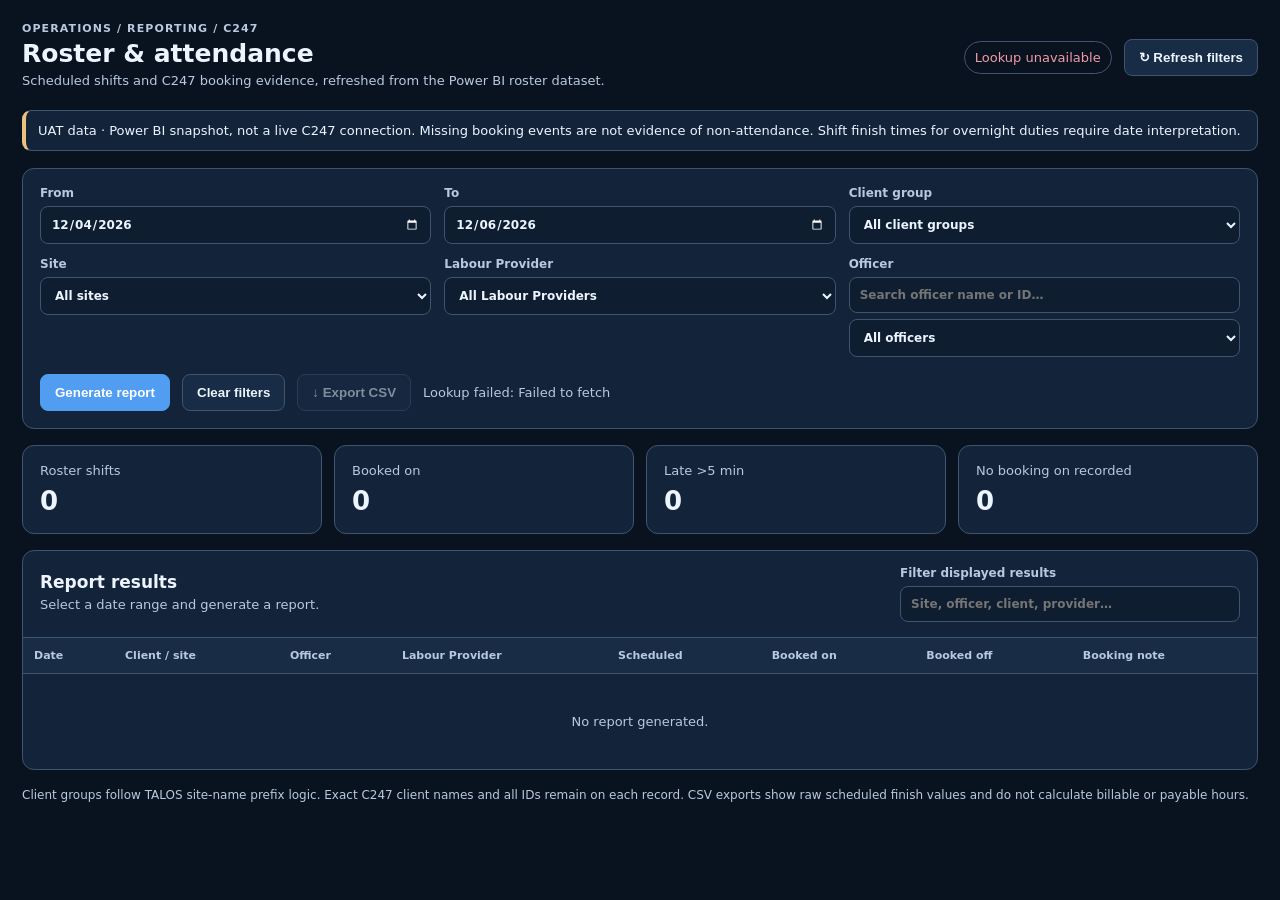
==== modules/c247/index.html @ adf347ce "Add files via upload" ====
<!doctype html><html lang="en-GB"><head><meta charset="utf-8"><meta name="viewport" content="width=device-width,initial-scale=1"><title>TALOS · C247 Reporting</title><link rel="stylesheet" href="c247.css"></head><body data-theme="dark"><main><div class="intro"><div><div class="eyebrow">OPERATIONS / REPORTING / C247</div><h1>Roster &amp; attendance</h1><p>Scheduled shifts and C247 booking evidence, refreshed from the Power BI roster dataset.</p></div><div class="actions"><span id="sourceStatus" class="status">Lookup not loaded</span><button id="reload" class="secondary">↻ Refresh filters</button></div></div><div class="notice">UAT data · Power BI snapshot, not a live C247 connection. Missing booking events are not evidence of non-attendance. Shift finish times for overnight duties require date interpretation.</div><section class="panel"><form id="reportForm"><div class="filtergrid"><label>From <input type="date" id="start" required></label><label>To <input type="date" id="end" required></label><label>Client group <select id="client"><option value="">All client groups</option></select></label><label>Site <select id="site"><option value="">All sites</option></select></label><label>Labour Provider <select id="provider"><option value="">All Labour Providers</option></select></label><label>Officer <input id="officerSearch" type="search" placeholder="Search officer name or ID…"><select id="officer" aria-label="Officer"><option value="">All officers</option></select></label></div><div class="buttonrow"><button id="generate" type="submit" class="primary">Generate report</button><button id="clear" type="button" class="secondary">Clear filters</button><button id="export" type="button" class="secondary" disabled>↓ Export CSV</button><span id="message" role="status"></span></div></form></section><section class="stats" id="stats" hidden><div><span>Roster shifts</span><strong id="statTotal">0</strong></div><div><span>Booked on</span><strong id="statOn">0</strong></div><div><span>Late &gt;5 min</span><strong id="statLate">0</strong></div><div><span>No booking on recorded</span><strong id="statMissing">0</strong></div></section><section class="panel results"><div class="resultbar"><div><h2>Report results</h2><p id="resultInfo">Select a date range and generate a report.</p></div><label class="resultsearch">Filter displayed results<input type="search" id="tableSearch" placeholder="Site, officer, client, provider…"></label></div><div class="tablewrap"><table><thead><tr><th>Date</th><th>Client / site</th><th>Officer</th><th>Labour Provider</th><th>Scheduled</th><th>Booked on</th><th>Booked off</th><th>Booking note</th></tr></thead><tbody id="rows"><tr><td colspan="8" class="empty">No report generated.</td></tr></tbody></table></div></section><p class="foot">Client groups follow TALOS site-name prefix logic. Exact C247 client names and all IDs remain on each record. CSV exports show raw scheduled finish values and do not calculate billable or payable hours.</p></main><script src="../../config.js"></script><script src="c247.js"></script></body></html>
---- modules/c247/c247.css ----
:root{font-family:Inter,system-ui,-apple-system,"Segoe UI",sans-serif}*{box-sizing:border-box}body{--bg:#091320;--panel:#13243a;--panel2:#182c45;--field:#0e1d30;--line:#405470;--text:#ecf4ff;--muted:#b8c9df;--accent:#519df1;--bad:#f39aa7;--warn:#e9c27e;margin:0;background:var(--bg);color:var(--text);font-size:13px;color-scheme:dark}body[data-theme=light]{--bg:#e7ecf2;--panel:#f7f9fc;--panel2:#e9eef5;--field:#fff;--line:#cbd5e1;--text:#1d293b;--muted:#53657d;--accent:#304d98;--bad:#a52b43;--warn:#8b6317;color-scheme:light}main{padding:22px;max-width:2000px;margin:auto}.intro,.resultbar,.buttonrow,.actions{display:flex;justify-content:space-between;align-items:center;gap:12px;flex-wrap:wrap}.intro h1{font-size:25px;margin:4px 0}.intro p,.resultbar p,.foot{color:var(--muted);margin:5px 0}.eyebrow{color:var(--muted);font-size:11px;letter-spacing:1.1px;font-weight:800}.notice{margin:17px 0;border:1px solid var(--line);border-left:4px solid var(--warn);background:var(--panel);border-radius:9px;padding:12px;color:var(--text)}.panel,.stats>div{background:var(--panel);border:1px solid var(--line);border-radius:12px;padding:17px;margin-bottom:16px}.filtergrid{display:grid;grid-template-columns:repeat(3,minmax(0,1fr));gap:13px}label{display:block;color:var(--muted);font-size:12px;font-weight:650}input,select{display:block;background:var(--field);color:var(--text);border:1px solid var(--line);border-radius:8px;padding:10px;width:100%;margin-top:6px;font:inherit;min-width:0}input:focus,select:focus{outline:2px solid var(--accent);outline-offset:1px}#officerSearch{margin-bottom:5px}.buttonrow{justify-content:flex-start;margin-top:17px}button{background:var(--panel2);color:var(--text);border:1px solid var(--line);border-radius:8px;padding:10px 14px;font-weight:700;cursor:pointer}button.primary{background:var(--accent);color:white;border-color:var(--accent)}button:disabled{opacity:.5;cursor:not-allowed}.status{padding:8px 10px;border:1px solid var(--line);border-radius:20px;color:var(--muted)}.status.good{color:#38b781}.status.bad{color:var(--bad)}#message{color:var(--muted)}.stats{display:grid;grid-template-columns:repeat(4,minmax(0,1fr));gap:12px}.stats>div{margin:0 0 16px}.stats span{display:block;color:var(--muted)}.stats strong{display:block;font-size:26px;margin-top:8px}.results{padding:0;overflow:hidden}.resultbar{padding:15px 17px}.resultbar h2{margin:0;font-size:17px}.resultsearch{width:min(340px,100%)}.tablewrap{overflow:auto;max-height:560px}table{border-collapse:collapse;width:100%;min-width:1180px;text-align:left}thead{position:sticky;top:0;background:var(--panel2);z-index:1}th,td{border-top:1px solid var(--line);padding:11px;vertical-align:top}th{font-size:11px;color:var(--muted);white-space:nowrap}td small{display:block;color:var(--muted);margin-top:4px}.muted{color:var(--muted)}.late{color:var(--bad);font-weight:750}.early{color:#38b781}.pending{color:var(--warn)}.empty{text-align:center;color:var(--muted);padding:40px}.foot{font-size:12px;line-height:1.5;margin-bottom:25px}@media(max-width:1050px){.filtergrid{grid-template-columns:repeat(2,minmax(0,1fr))}}@media(max-width:650px){main{padding:12px}.filtergrid{grid-template-columns:1fr}.stats{grid-template-columns:repeat(2,1fr)}.intro h1{font-size:21px}}
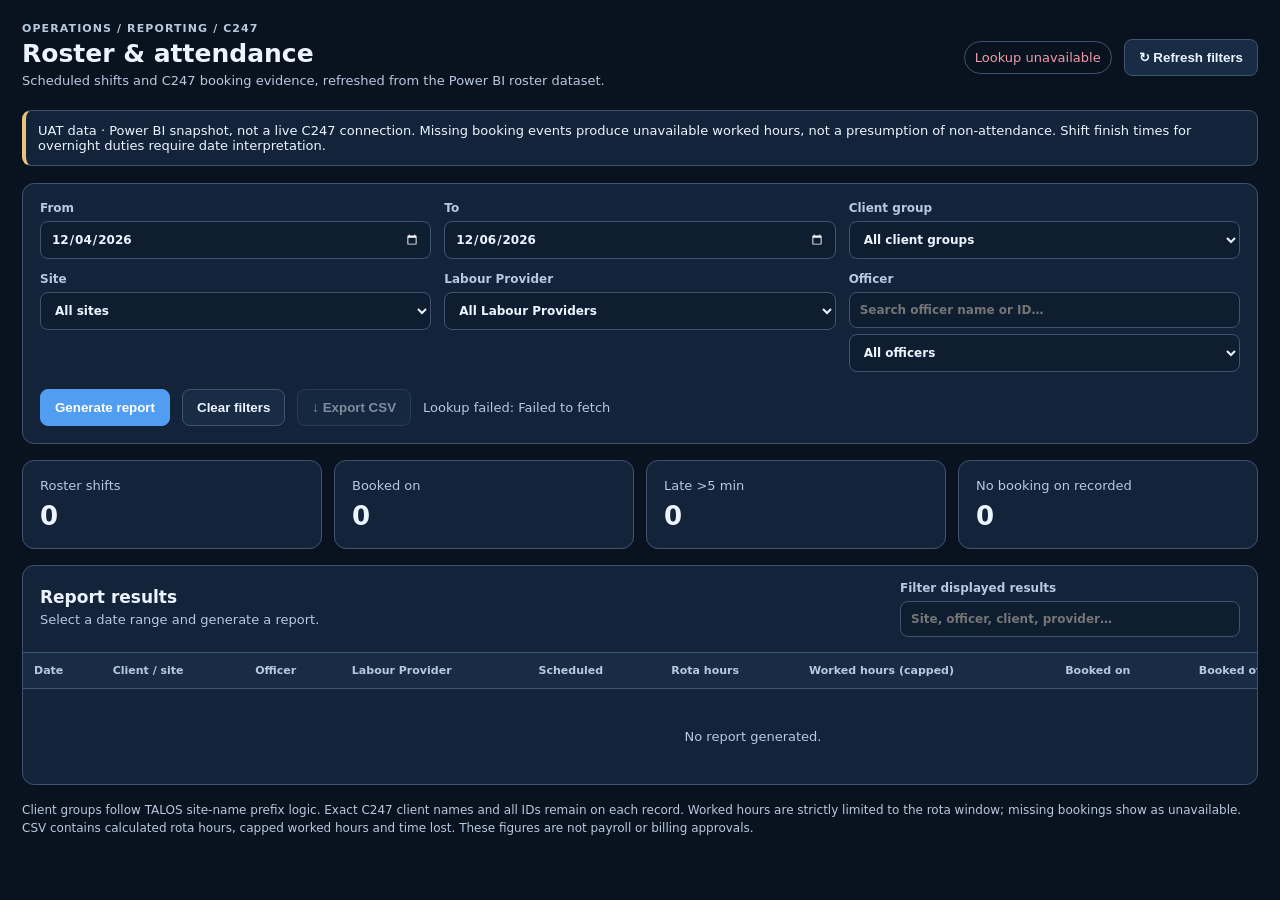
==== commit c18521e4: "Add files via upload" ====
--- a/modules/c247/index.html
+++ b/modules/c247/index.html
@@ -1 +1 @@
-<!doctype html><html lang="en-GB"><head><meta charset="utf-8"><meta name="viewport" content="width=device-width,initial-scale=1"><title>TALOS · C247 Reporting</title><link rel="stylesheet" href="c247.css"></head><body data-theme="dark"><main><div class="intro"><div><div class="eyebrow">OPERATIONS / REPORTING / C247</div><h1>Roster &amp; attendance</h1><p>Scheduled shifts and C247 booking evidence, refreshed from the Power BI roster dataset.</p></div><div class="actions"><span id="sourceStatus" class="status">Lookup not loaded</span><button id="reload" class="secondary">↻ Refresh filters</button></div></div><div class="notice">UAT data · Power BI snapshot, not a live C247 connection. Missing booking events are not evidence of non-attendance. Shift finish times for overnight duties require date interpretation.</div><section class="panel"><form id="reportForm"><div class="filtergrid"><label>From <input type="date" id="start" required></label><label>To <input type="date" id="end" required></label><label>Client group <select id="client"><option value="">All client groups</option></select></label><label>Site <select id="site"><option value="">All sites</option></select></label><label>Labour Provider <select id="provider"><option value="">All Labour Providers</option></select></label><label>Officer <input id="officerSearch" type="search" placeholder="Search officer name or ID…"><select id="officer" aria-label="Officer"><option value="">All officers</option></select></label></div><div class="buttonrow"><button id="generate" type="submit" class="primary">Generate report</button><button id="clear" type="button" class="secondary">Clear filters</button><button id="export" type="button" class="secondary" disabled>↓ Export CSV</button><span id="message" role="status"></span></div></form></section><section class="stats" id="stats" hidden><div><span>Roster shifts</span><strong id="statTotal">0</strong></div><div><span>Booked on</span><strong id="statOn">0</strong></div><div><span>Late &gt;5 min</span><strong id="statLate">0</strong></div><div><span>No booking on recorded</span><strong id="statMissing">0</strong></div></section><section class="panel results"><div class="resultbar"><div><h2>Report results</h2><p id="resultInfo">Select a date range and generate a report.</p></div><label class="resultsearch">Filter displayed results<input type="search" id="tableSearch" placeholder="Site, officer, client, provider…"></label></div><div class="tablewrap"><table><thead><tr><th>Date</th><th>Client / site</th><th>Officer</th><th>Labour Provider</th><th>Scheduled</th><th>Booked on</th><th>Booked off</th><th>Booking note</th></tr></thead><tbody id="rows"><tr><td colspan="8" class="empty">No report generated.</td></tr></tbody></table></div></section><p class="foot">Client groups follow TALOS site-name prefix logic. Exact C247 client names and all IDs remain on each record. CSV exports show raw scheduled finish values and do not calculate billable or payable hours.</p></main><script src="../../config.js"></script><script src="c247.js"></script></body></html>+<!doctype html><html lang="en-GB"><head><meta charset="utf-8"><meta name="viewport" content="width=device-width,initial-scale=1"><title>TALOS · C247 Reporting</title><link rel="stylesheet" href="c247.css?v=2.0.35"></head><body data-theme="dark"><main><div class="intro"><div><div class="eyebrow">OPERATIONS / REPORTING / C247</div><h1>Roster &amp; attendance</h1><p>Scheduled shifts and C247 booking evidence, refreshed from the Power BI roster dataset.</p></div><div class="actions"><span id="sourceStatus" class="status">Lookup not loaded</span><button id="reload" class="secondary">↻ Refresh filters</button></div></div><div class="notice">UAT data · Power BI snapshot, not a live C247 connection. Missing booking events produce unavailable worked hours, not a presumption of non-attendance. Shift finish times for overnight duties require date interpretation.</div><section class="panel"><form id="reportForm"><div class="filtergrid"><label>From <input type="date" id="start" required></label><label>To <input type="date" id="end" required></label><label>Client group <select id="client"><option value="">All client groups</option></select></label><label>Site <select id="site"><option value="">All sites</option></select></label><label>Labour Provider <select id="provider"><option value="">All Labour Providers</option></select></label><label>Officer <input id="officerSearch" type="search" placeholder="Search officer name or ID…"><select id="officer" aria-label="Officer"><option value="">All officers</option></select></label></div><div class="buttonrow"><button id="generate" type="submit" class="primary">Generate report</button><button id="clear" type="button" class="secondary">Clear filters</button><button id="export" type="button" class="secondary" disabled>↓ Export CSV</button><span id="message" role="status"></span></div></form></section><section class="stats" id="stats" hidden><div><span>Roster shifts</span><strong id="statTotal">0</strong></div><div><span>Booked on</span><strong id="statOn">0</strong></div><div><span>Late &gt;5 min</span><strong id="statLate">0</strong></div><div><span>No booking on recorded</span><strong id="statMissing">0</strong></div></section><section class="panel results"><div class="resultbar"><div><h2>Report results</h2><p id="resultInfo">Select a date range and generate a report.</p></div><label class="resultsearch">Filter displayed results<input type="search" id="tableSearch" placeholder="Site, officer, client, provider…"></label></div><div class="tablewrap"><table><thead><tr><th>Date</th><th>Client / site</th><th>Officer</th><th>Labour Provider</th><th>Scheduled</th><th>Rota hours</th><th>Worked hours (capped)</th><th>Booked on</th><th>Booked off</th><th>Booking note</th></tr></thead><tbody id="rows"><tr><td colspan="10" class="empty">No report generated.</td></tr></tbody></table></div></section><p class="foot">Client groups follow TALOS site-name prefix logic. Exact C247 client names and all IDs remain on each record. Worked hours are strictly limited to the rota window; missing bookings show as unavailable. CSV contains calculated rota hours, capped worked hours and time lost. These figures are not payroll or billing approvals.</p></main><script src="../../config.js"></script><script src="c247.js?v=2.0.35"></script></body></html>
--- a/modules/c247/c247.css
+++ b/modules/c247/c247.css
@@ -1 +1,4 @@
-:root{font-family:Inter,system-ui,-apple-system,"Segoe UI",sans-serif}*{box-sizing:border-box}body{--bg:#091320;--panel:#13243a;--panel2:#182c45;--field:#0e1d30;--line:#405470;--text:#ecf4ff;--muted:#b8c9df;--accent:#519df1;--bad:#f39aa7;--warn:#e9c27e;margin:0;background:var(--bg);color:var(--text);font-size:13px;color-scheme:dark}body[data-theme=light]{--bg:#e7ecf2;--panel:#f7f9fc;--panel2:#e9eef5;--field:#fff;--line:#cbd5e1;--text:#1d293b;--muted:#53657d;--accent:#304d98;--bad:#a52b43;--warn:#8b6317;color-scheme:light}main{padding:22px;max-width:2000px;margin:auto}.intro,.resultbar,.buttonrow,.actions{display:flex;justify-content:space-between;align-items:center;gap:12px;flex-wrap:wrap}.intro h1{font-size:25px;margin:4px 0}.intro p,.resultbar p,.foot{color:var(--muted);margin:5px 0}.eyebrow{color:var(--muted);font-size:11px;letter-spacing:1.1px;font-weight:800}.notice{margin:17px 0;border:1px solid var(--line);border-left:4px solid var(--warn);background:var(--panel);border-radius:9px;padding:12px;color:var(--text)}.panel,.stats>div{background:var(--panel);border:1px solid var(--line);border-radius:12px;padding:17px;margin-bottom:16px}.filtergrid{display:grid;grid-template-columns:repeat(3,minmax(0,1fr));gap:13px}label{display:block;color:var(--muted);font-size:12px;font-weight:650}input,select{display:block;background:var(--field);color:var(--text);border:1px solid var(--line);border-radius:8px;padding:10px;width:100%;margin-top:6px;font:inherit;min-width:0}input:focus,select:focus{outline:2px solid var(--accent);outline-offset:1px}#officerSearch{margin-bottom:5px}.buttonrow{justify-content:flex-start;margin-top:17px}button{background:var(--panel2);color:var(--text);border:1px solid var(--line);border-radius:8px;padding:10px 14px;font-weight:700;cursor:pointer}button.primary{background:var(--accent);color:white;border-color:var(--accent)}button:disabled{opacity:.5;cursor:not-allowed}.status{padding:8px 10px;border:1px solid var(--line);border-radius:20px;color:var(--muted)}.status.good{color:#38b781}.status.bad{color:var(--bad)}#message{color:var(--muted)}.stats{display:grid;grid-template-columns:repeat(4,minmax(0,1fr));gap:12px}.stats>div{margin:0 0 16px}.stats span{display:block;color:var(--muted)}.stats strong{display:block;font-size:26px;margin-top:8px}.results{padding:0;overflow:hidden}.resultbar{padding:15px 17px}.resultbar h2{margin:0;font-size:17px}.resultsearch{width:min(340px,100%)}.tablewrap{overflow:auto;max-height:560px}table{border-collapse:collapse;width:100%;min-width:1180px;text-align:left}thead{position:sticky;top:0;background:var(--panel2);z-index:1}th,td{border-top:1px solid var(--line);padding:11px;vertical-align:top}th{font-size:11px;color:var(--muted);white-space:nowrap}td small{display:block;color:var(--muted);margin-top:4px}.muted{color:var(--muted)}.late{color:var(--bad);font-weight:750}.early{color:#38b781}.pending{color:var(--warn)}.empty{text-align:center;color:var(--muted);padding:40px}.foot{font-size:12px;line-height:1.5;margin-bottom:25px}@media(max-width:1050px){.filtergrid{grid-template-columns:repeat(2,minmax(0,1fr))}}@media(max-width:650px){main{padding:12px}.filtergrid{grid-template-columns:1fr}.stats{grid-template-columns:repeat(2,1fr)}.intro h1{font-size:21px}}+:root{font-family:Inter,system-ui,-apple-system,"Segoe UI",sans-serif}*{box-sizing:border-box}body{--bg:#091320;--panel:#13243a;--panel2:#182c45;--field:#0e1d30;--line:#405470;--text:#ecf4ff;--muted:#b8c9df;--accent:#519df1;--bad:#f39aa7;--warn:#e9c27e;margin:0;background:var(--bg);color:var(--text);font-size:13px;color-scheme:dark}body[data-theme=light]{--bg:#e7ecf2;--panel:#f7f9fc;--panel2:#e9eef5;--field:#fff;--line:#cbd5e1;--text:#1d293b;--muted:#53657d;--accent:#304d98;--bad:#a52b43;--warn:#8b6317;color-scheme:light}main{padding:22px;max-width:2000px;margin:auto}.intro,.resultbar,.buttonrow,.actions{display:flex;justify-content:space-between;align-items:center;gap:12px;flex-wrap:wrap}.intro h1{font-size:25px;margin:4px 0}.intro p,.resultbar p,.foot{color:var(--muted);margin:5px 0}.eyebrow{color:var(--muted);font-size:11px;letter-spacing:1.1px;font-weight:800}.notice{margin:17px 0;border:1px solid var(--line);border-left:4px solid var(--warn);background:var(--panel);border-radius:9px;padding:12px;color:var(--text)}.panel,.stats>div{background:var(--panel);border:1px solid var(--line);border-radius:12px;padding:17px;margin-bottom:16px}.filtergrid{display:grid;grid-template-columns:repeat(3,minmax(0,1fr));gap:13px}label{display:block;color:var(--muted);font-size:12px;font-weight:650}input,select{display:block;background:var(--field);color:var(--text);border:1px solid var(--line);border-radius:8px;padding:10px;width:100%;margin-top:6px;font:inherit;min-width:0}input:focus,select:focus{outline:2px solid var(--accent);outline-offset:1px}#officerSearch{margin-bottom:5px}.buttonrow{justify-content:flex-start;margin-top:17px}button{background:var(--panel2);color:var(--text);border:1px solid var(--line);border-radius:8px;padding:10px 14px;font-weight:700;cursor:pointer}button.primary{background:var(--accent);color:white;border-color:var(--accent)}button:disabled{opacity:.5;cursor:not-allowed}.status{padding:8px 10px;border:1px solid var(--line);border-radius:20px;color:var(--muted)}.status.good{color:#38b781}.status.bad{color:var(--bad)}#message{color:var(--muted)}.stats{display:grid;grid-template-columns:repeat(4,minmax(0,1fr));gap:12px}.stats>div{margin:0 0 16px}.stats span{display:block;color:var(--muted)}.stats strong{display:block;font-size:26px;margin-top:8px}.results{padding:0;overflow:hidden}.resultbar{padding:15px 17px}.resultbar h2{margin:0;font-size:17px}.resultsearch{width:min(340px,100%)}.tablewrap{overflow:auto;max-height:560px}table{border-collapse:collapse;width:100%;min-width:1180px;text-align:left}thead{position:sticky;top:0;background:var(--panel2);z-index:1}th,td{border-top:1px solid var(--line);padding:11px;vertical-align:top}th{font-size:11px;color:var(--muted);white-space:nowrap}td small{display:block;color:var(--muted);margin-top:4px}.muted{color:var(--muted)}.late{color:var(--bad);font-weight:750}.early{color:#38b781}.pending{color:var(--warn)}.empty{text-align:center;color:var(--muted);padding:40px}.foot{font-size:12px;line-height:1.5;margin-bottom:25px}@media(max-width:1050px){.filtergrid{grid-template-columns:repeat(2,minmax(0,1fr))}}@media(max-width:650px){main{padding:12px}.filtergrid{grid-template-columns:1fr}.stats{grid-template-columns:repeat(2,1fr)}.intro h1{font-size:21px}}
+.officer-link{background:none;border:0;padding:0;color:var(--accent);text-decoration:underline;text-underline-offset:3px;cursor:pointer;font:inherit;font-weight:700;text-align:left}.officer-link:hover{opacity:.8}.officer-link:focus-visible{outline:2px solid var(--accent);outline-offset:3px}
+
+.hours-val{white-space:nowrap;font-variant-numeric:tabular-nums;font-weight:750}.hours-val small{font-weight:500;white-space:normal}table{min-width:1460px}
